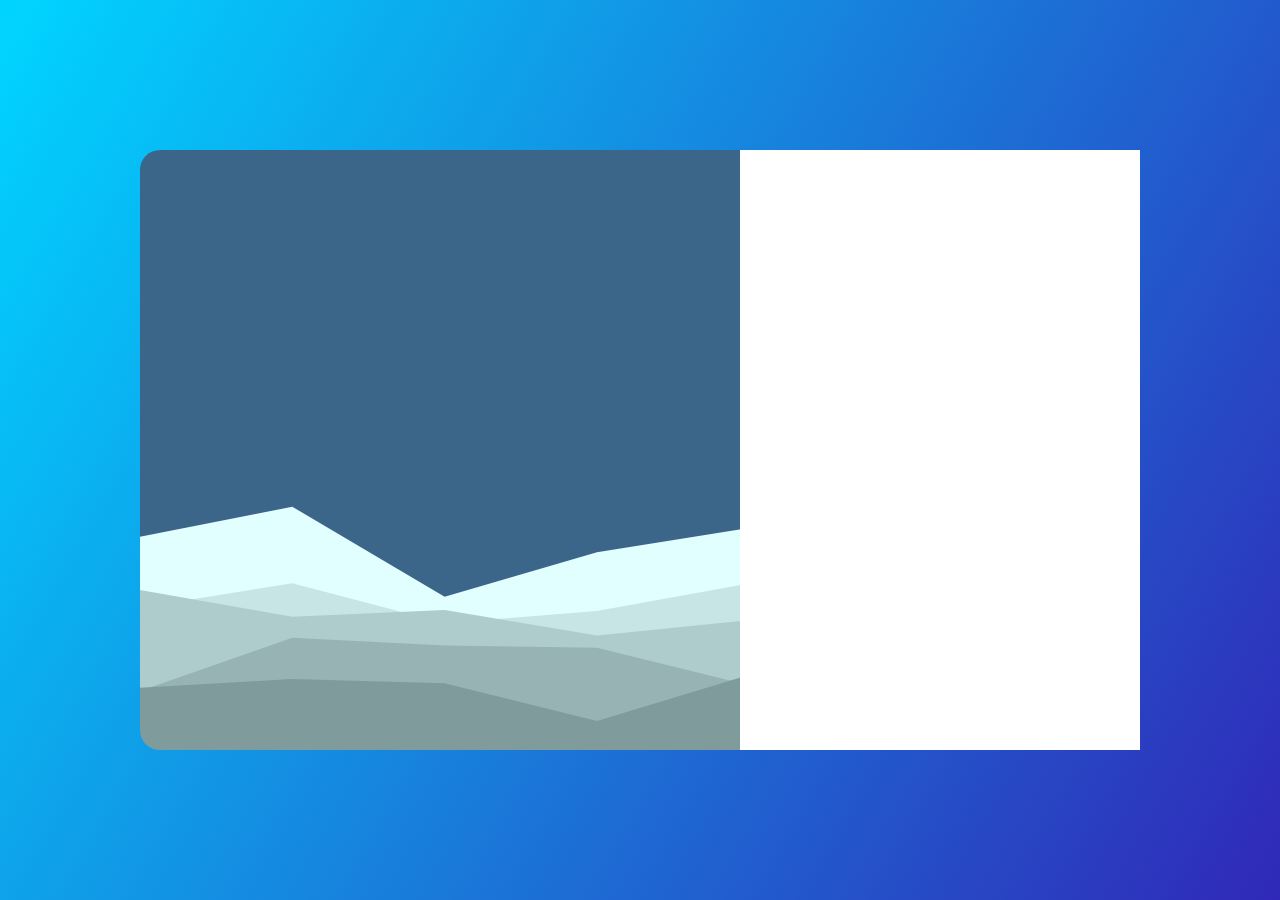
==== index.html @ 055d4bfb "Changing the name" ====
<!DOCTYPE html>
<html lang="en">
<head>
    <meta charset="UTF-8">
    <meta http-equiv="X-UA-Compatible" content="IE=edge">
    <meta name="viewport" content="width=device-width, initial-scale=1.0">
    <title>Tense-Fi</title>
    <link href="index.css" rel="stylesheet">
    <script defer src="index.js"></script>
</head>
<body>
    <section class="login-page">
        <div class="login-container">
            <div class="register"></div>
            <div class="center"></div>
            <div class="login"></div>
        </div>
    </section>
    
</body>
</html>
---- index.css ----
body{
    margin: 0;
}
.login-page{
    margin: 0;
    background: linear-gradient(300deg, rgba(48,40,184,1) 0%, rgba(0,213,255,1) 100%);
    display: flex;
    justify-content: center;
    align-items: center;
    width: 100vw;
    height: 100vh;
}
.login-container{
    height: 600px;
    width: 1000px;
    border-radius: 20px;
    background-image: url("assets/background.svg");
    background-size: cover;
    /* overflow-x: hidden; */
    display: flex;
}
.register{
    width: 0px;
    height: 100%;
    background: white;

}
.center{
    width: 600px;
    height: 100%;
}
.login{
    width: 400px;
    height: 100%;
    background: white;
}
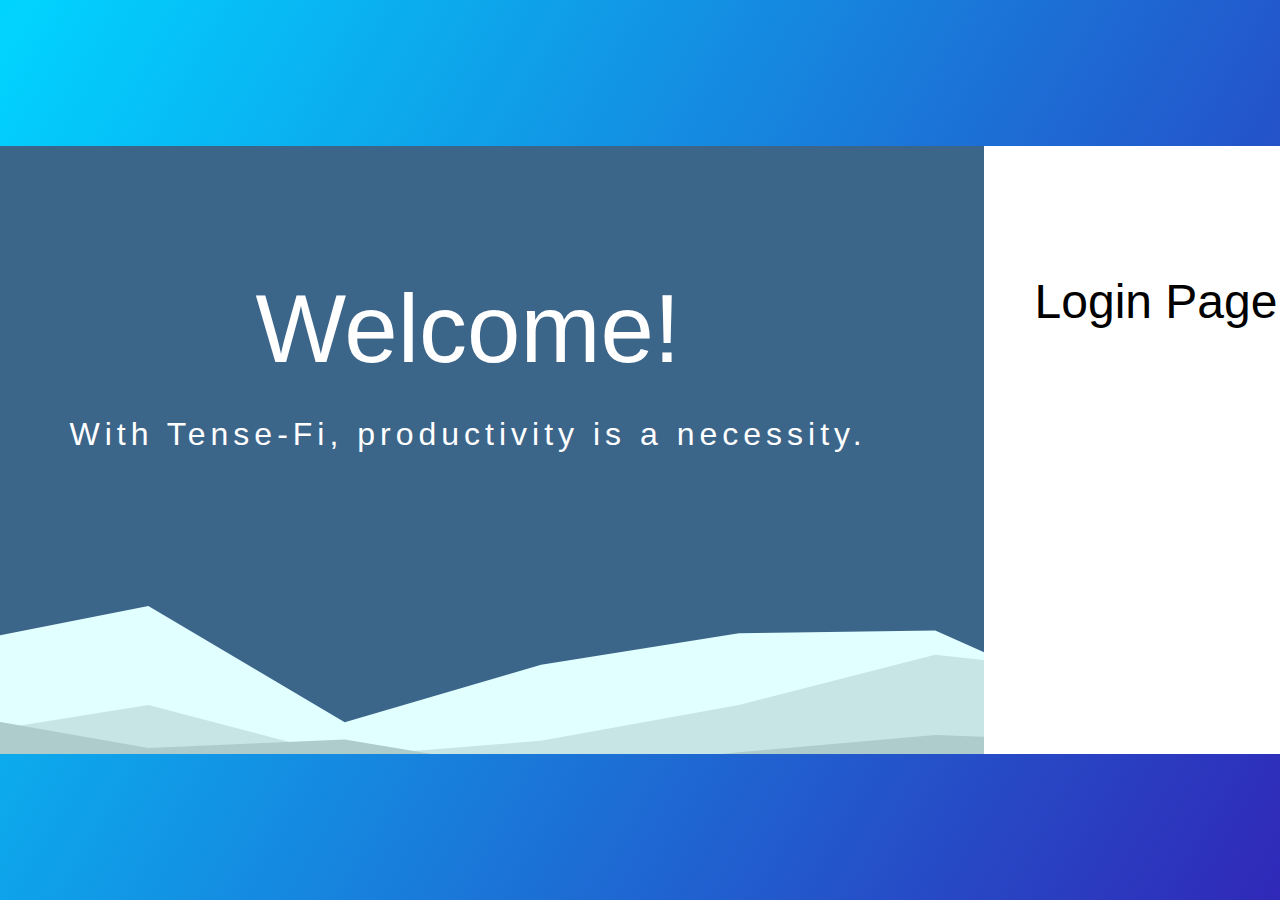
==== commit fb11c26c: "adding more text" ====
--- a/index.html
+++ b/index.html
@@ -12,8 +12,13 @@
     <section class="login-page">
         <div class="login-container">
             <div class="register"></div>
-            <div class="center"></div>
-            <div class="login"></div>
+            <div class="center">
+                <p class="p1">Welcome!</p>
+                <p class="p2">With Tense-Fi, productivity is a necessity.</p>
+            </div>
+            <div class="login">
+                <p>Login Page</p>
+            </div>
         </div>
     </section>
     
--- a/index.css
+++ b/index.css
@@ -1,5 +1,8 @@
+@import url('https://fonts.cdnfonts.com/css/futura-pt');
+
 body{
     margin: 0;
+    font-family: 'Futura PT', sans-serif;
 }
 .login-page{
     margin: 0;
@@ -11,8 +14,8 @@
     height: 100vh;
 }
 .login-container{
-    height: 600px;
-    width: 1000px;
+    height: 38rem;
+    width: 86rem;
     border-radius: 20px;
     background-image: url("assets/background.svg");
     background-size: cover;
@@ -26,11 +29,41 @@
 
 }
 .center{
-    width: 600px;
+    width: 75rem;
     height: 100%;
 }
 .login{
-    width: 400px;
+    width: 25rem;
     height: 100%;
+    border-top-right-radius: 20px;
+    border-bottom-right-radius: 20px;
     background: white;
+                                                
+}
+
+.login > p {
+    padding-top: 8rem;
+    margin: auto;
+    text-align: center;
+    font-weight: 500;
+    font-size: 3rem;
+}
+
+.center .p1 {
+    font-weight: 100;
+    font-size: 6rem;
+    color: white;
+    margin: auto;
+    text-align: center;
+    padding-top: 8rem;
+}
+
+.center .p2 {
+    font-weight: 100;
+    font-size: 2rem;
+    color: white;
+    margin: auto;
+    text-align: center;
+    padding-top: 2rem;
+    letter-spacing: 5px;
 }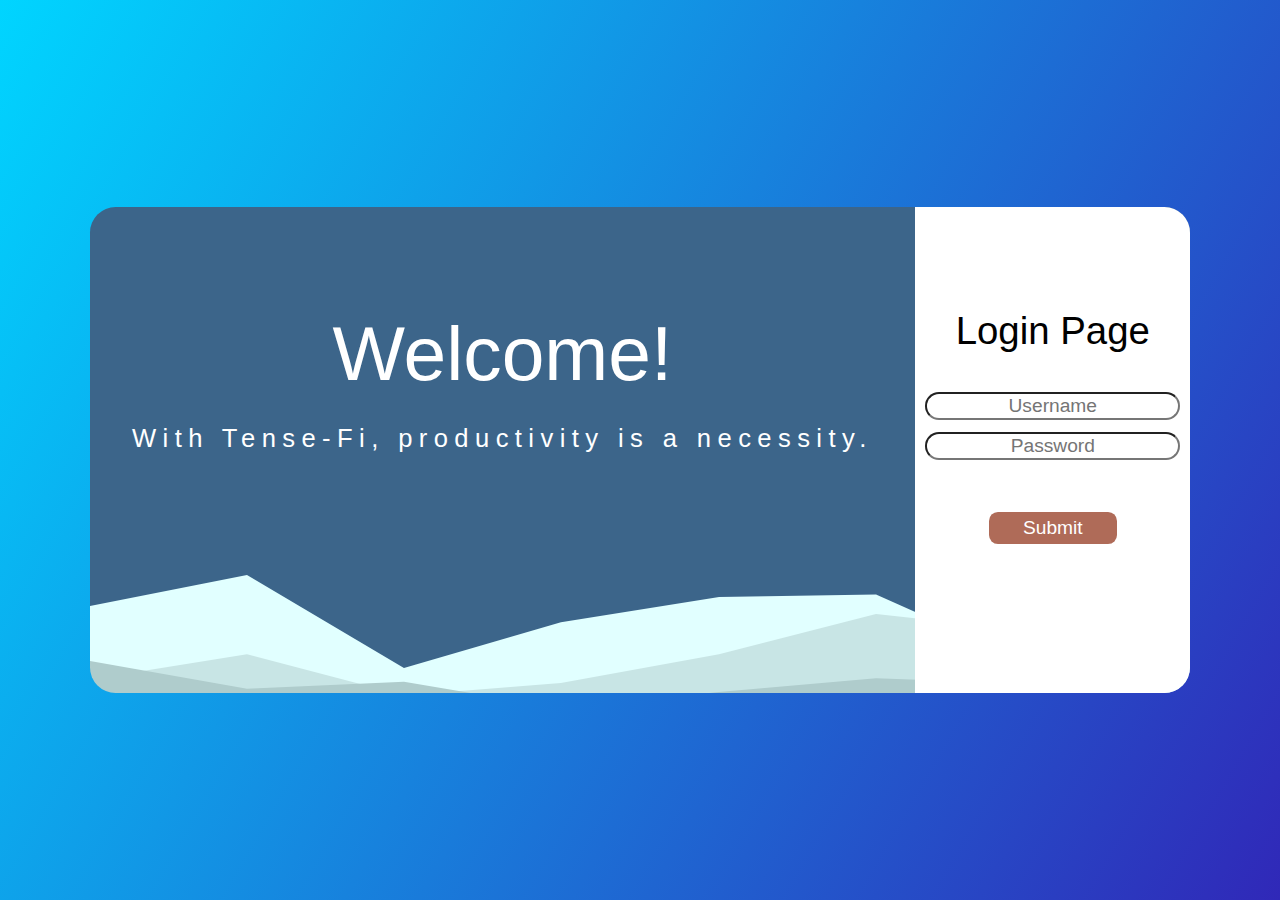
==== commit 1a392b00: "changing things" ====
--- a/index.html
+++ b/index.html
@@ -18,6 +18,11 @@
             </div>
             <div class="login">
                 <p>Login Page</p>
+                <form action="login.php">
+                    <input class="uname" type="text" name="username" placeholder="Username" required>
+                    <input class="pass" type="password" name="password" placeholder="Password" required>
+                    <input class="submitButton" type="button" value="Submit">            
+                </form>
             </div>
         </div>
     </section>
--- a/index.css
+++ b/index.css
@@ -14,9 +14,9 @@
     height: 100vh;
 }
 .login-container{
-    height: 38rem;
-    width: 86rem;
-    border-radius: 20px;
+    height: 38vw;
+    width: 86vw;
+    border-radius: 2vw;
     background-image: url("assets/background.svg");
     background-size: cover;
     /* overflow-x: hidden; */
@@ -29,41 +29,81 @@
 
 }
 .center{
-    width: 75rem;
+    width: 75vw;
     height: 100%;
 }
 .login{
-    width: 25rem;
+    width: 25vw;
     height: 100%;
-    border-top-right-radius: 20px;
-    border-bottom-right-radius: 20px;
+    border-top-right-radius: 2vw;
+    border-bottom-right-radius: 2vw;
     background: white;
                                                 
 }
 
 .login > p {
-    padding-top: 8rem;
+    padding-top: 8vw;
     margin: auto;
     text-align: center;
     font-weight: 500;
-    font-size: 3rem;
+    font-size: 3vw;
 }
 
 .center .p1 {
     font-weight: 100;
-    font-size: 6rem;
+    font-size: 6vw;
     color: white;
     margin: auto;
     text-align: center;
-    padding-top: 8rem;
+    padding-top: 8vw;
 }
 
 .center .p2 {
     font-weight: 100;
-    font-size: 2rem;
+    font-size: 2vw;
     color: white;
     margin: auto;
     text-align: center;
-    padding-top: 2rem;
-    letter-spacing: 5px;
+    padding-top: 2vw;
+    letter-spacing: 0.5vw;
+}
+
+.login > form .uname {
+    border-radius: 2vw;
+    margin-top: 3vw;
+    margin-inline: auto;
+    display: flex;
+    text-align: center;
+    font-family: 'Futura PT', sans-serif;
+    font-size: 1.5vw;
+}
+
+.login > form .pass {
+    border-radius: 2vw;
+    margin-top: 1vw;
+    margin-inline: auto;
+    display: flex;
+    text-align: center;
+    font-family: 'Futura PT', sans-serif;
+    font-size: 1.5vw;
+}
+
+.login > form .submitButton {
+    font-family: 'Futura PT', sans-serif;
+    border-radius: 0.7vw;
+    margin-top: 4vw;
+    height: 2.5vw;
+    margin-inline: auto;
+    text-align: center;
+    display: block;
+    border: none;
+    width: 10vw;
+    font-size: 1.5vw;
+    background-color: #AF6B58;
+    color: white;
+}
+
+.login > form .submitButton:hover {
+    color: black;
+    background-color: whitesmoke;
 }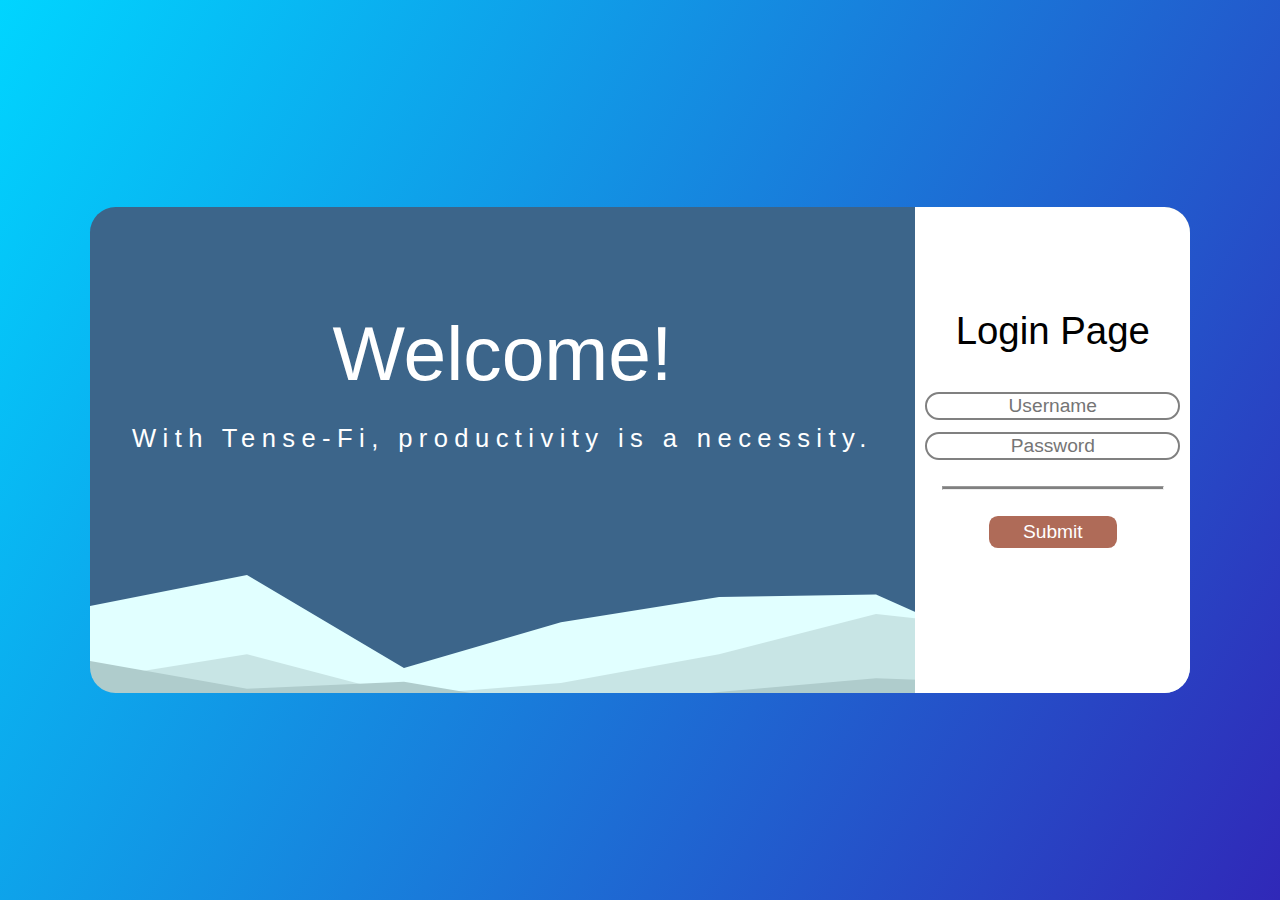
==== commit 13b46c31: "adding things" ====
--- a/index.html
+++ b/index.html
@@ -21,6 +21,7 @@
                 <form action="login.php">
                     <input class="uname" type="text" name="username" placeholder="Username" required>
                     <input class="pass" type="password" name="password" placeholder="Password" required>
+                    <hr class="divider">
                     <input class="submitButton" type="button" value="Submit">            
                 </form>
             </div>
--- a/index.css
+++ b/index.css
@@ -37,8 +37,7 @@
     height: 100%;
     border-top-right-radius: 2vw;
     border-bottom-right-radius: 2vw;
-    background: white;
-                                                
+    background: white;                                   
 }
 
 .login > p {
@@ -76,6 +75,7 @@
     text-align: center;
     font-family: 'Futura PT', sans-serif;
     font-size: 1.5vw;
+    border: 2.5px solid grey;
 }
 
 .login > form .pass {
@@ -86,12 +86,13 @@
     text-align: center;
     font-family: 'Futura PT', sans-serif;
     font-size: 1.5vw;
+    border: 2.5px solid grey;
 }
 
 .login > form .submitButton {
     font-family: 'Futura PT', sans-serif;
     border-radius: 0.7vw;
-    margin-top: 4vw;
+    margin-top: 2vw;
     height: 2.5vw;
     margin-inline: auto;
     text-align: center;
@@ -106,4 +107,20 @@
 .login > form .submitButton:hover {
     color: black;
     background-color: whitesmoke;
-}+}
+
+.login > form .divider {
+    margin-inline: auto;
+    margin-top: 2vw;
+    width: 80%;
+    height: 2px;
+    background-color: grey;
+}
+/* 
+.login > form .divider > div {
+    margin-inline: auto;
+    margin-top: 2vw;
+    width: 80%;
+    height: 2px;
+    background-color: grey;
+} */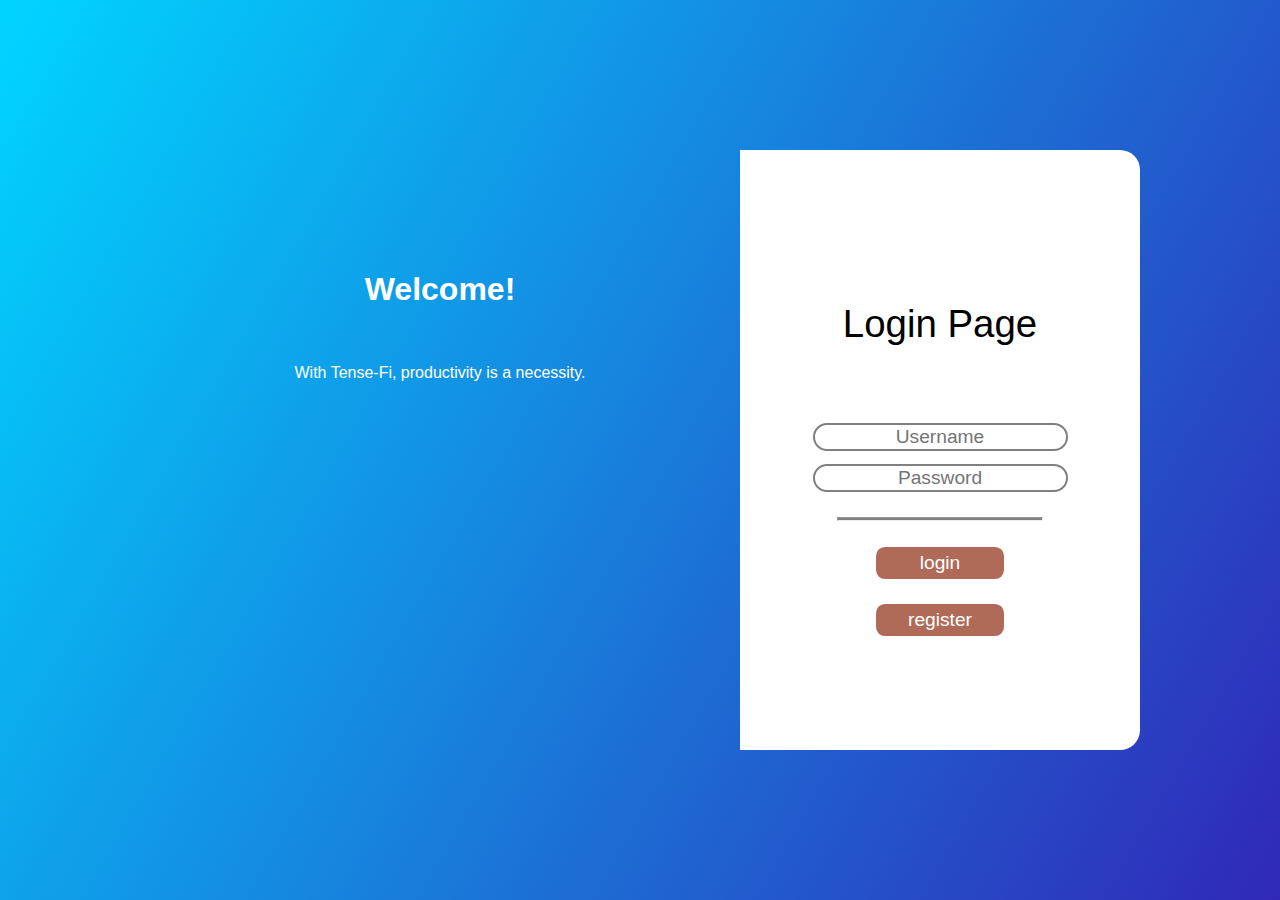
==== commit 862f3163: "slide" ====
--- a/index.html
+++ b/index.html
@@ -4,26 +4,37 @@
     <meta charset="UTF-8">
     <meta http-equiv="X-UA-Compatible" content="IE=edge">
     <meta name="viewport" content="width=device-width, initial-scale=1.0">
-    <title>Tense-Fi</title>
+    <title>tense-fi</title>
     <link href="index.css" rel="stylesheet">
     <script defer src="index.js"></script>
 </head>
 <body>
     <section class="login-page">
         <div class="login-container">
-            <div class="register"></div>
-            <div class="center">
-                <p class="p1">Welcome!</p>
-                <p class="p2">With Tense-Fi, productivity is a necessity.</p>
+            <div class="sub-page" id="register">
+                <p class="sub-header">Register Page</p>
+                <form action="register.php">
+                    <input class="uname" type="text" name="username" placeholder="Username" required>
+                    <input class="pass" type="password" name="password" placeholder="Password" required>
+                    <hr class="divider">
+                    <input class="submitButton" type="button" value="register" >         
+                </form>
+                <input class="submitButton" type="button" value="login" onclick="slide()">        
             </div>
-            <div class="login">
-                <p>Login Page</p>
+            <div class="sub-page" id="center">
+                <h1>Welcome!</h1>
+                <br>
+                <p>With Tense-Fi, productivity is a necessity.</p>
+            </div>
+            <div class="sub-page" id="login">
+                <p class="sub-header">Login Page</p>
                 <form action="login.php">
                     <input class="uname" type="text" name="username" placeholder="Username" required>
                     <input class="pass" type="password" name="password" placeholder="Password" required>
                     <hr class="divider">
-                    <input class="submitButton" type="button" value="Submit">            
+                    <input class="submitButton" type="button" value="login" >
                 </form>
+                <input class="submitButton" type="button" value="register" onclick="slide()">            
             </div>
         </div>
     </section>
--- a/index.css
+++ b/index.css
@@ -1,5 +1,3 @@
-@import url('https://fonts.cdnfonts.com/css/futura-pt');
-
 body{
     margin: 0;
     font-family: 'Futura PT', sans-serif;
@@ -14,60 +12,62 @@
     height: 100vh;
 }
 .login-container{
-    height: 38vw;
-    width: 86vw;
-    border-radius: 2vw;
-    background-image: url("assets/background.svg");
+    height: 600px;
+    max-width: 1000px; 
+    border-radius: 20px;
+    background-image: url("asset/background.svg");
     background-size: cover;
-    /* overflow-x: hidden; */
     display: flex;
+    flex-shrink: 0;
+    flex-grow: 1;
+    overflow: hidden;
+    position: relative;
 }
-.register{
-    width: 0px;
+#register{
+    width: 40%;
     height: 100%;
-    background: white;
-
+    background: rgb(255, 255, 255);
+    position: absolute;
+    transform: translateX(-100%);
+    transition: ease-out 1s;
+    display: flex;
+    flex-direction: column;
+    justify-content: center;
+    align-items: center;
 }
-.center{
-    width: 75vw;
+#center{
+    width: 60%;
     height: 100%;
+    /* background-color: rgba(137, 43, 226, 0.238); */
+    transform: translateX(0%);
+    transition: ease-out 1s;
+    /* display: flex;
+    flex-direction: column;
+    justify-content: center; */
+    padding-top: 100px;
+    text-align: center;
+    color: white;
 }
-.login{
-    width: 25vw;
+#login{
+    width: 40%;
     height: 100%;
-    border-top-right-radius: 2vw;
-    border-bottom-right-radius: 2vw;
-    background: white;                                   
+    background: rgb(255, 255, 255);
+    transform: translateX(0%);
+    transition: ease-out 1s;
+    display: flex;
+    flex-direction: column;
+    justify-content: center;
+    align-items: center;
 }
 
-.login > p {
-    padding-top: 8vw;
-    margin: auto;
-    text-align: center;
+
+
+.sub-header {
     font-weight: 500;
     font-size: 3vw;
 }
 
-.center .p1 {
-    font-weight: 100;
-    font-size: 6vw;
-    color: white;
-    margin: auto;
-    text-align: center;
-    padding-top: 8vw;
-}
-
-.center .p2 {
-    font-weight: 100;
-    font-size: 2vw;
-    color: white;
-    margin: auto;
-    text-align: center;
-    padding-top: 2vw;
-    letter-spacing: 0.5vw;
-}
-
-.login > form .uname {
+.uname {
     border-radius: 2vw;
     margin-top: 3vw;
     margin-inline: auto;
@@ -78,7 +78,7 @@
     border: 2.5px solid grey;
 }
 
-.login > form .pass {
+.pass {
     border-radius: 2vw;
     margin-top: 1vw;
     margin-inline: auto;
@@ -89,7 +89,8 @@
     border: 2.5px solid grey;
 }
 
-.login > form .submitButton {
+
+.submitButton {
     font-family: 'Futura PT', sans-serif;
     border-radius: 0.7vw;
     margin-top: 2vw;
@@ -104,23 +105,17 @@
     color: white;
 }
 
-.login > form .submitButton:hover {
+
+
+.submitButton:hover {
     color: black;
     background-color: whitesmoke;
 }
 
-.login > form .divider {
+.divider {
     margin-inline: auto;
     margin-top: 2vw;
     width: 80%;
     height: 2px;
     background-color: grey;
-}
-/* 
-.login > form .divider > div {
-    margin-inline: auto;
-    margin-top: 2vw;
-    width: 80%;
-    height: 2px;
-    background-color: grey;
-} */+}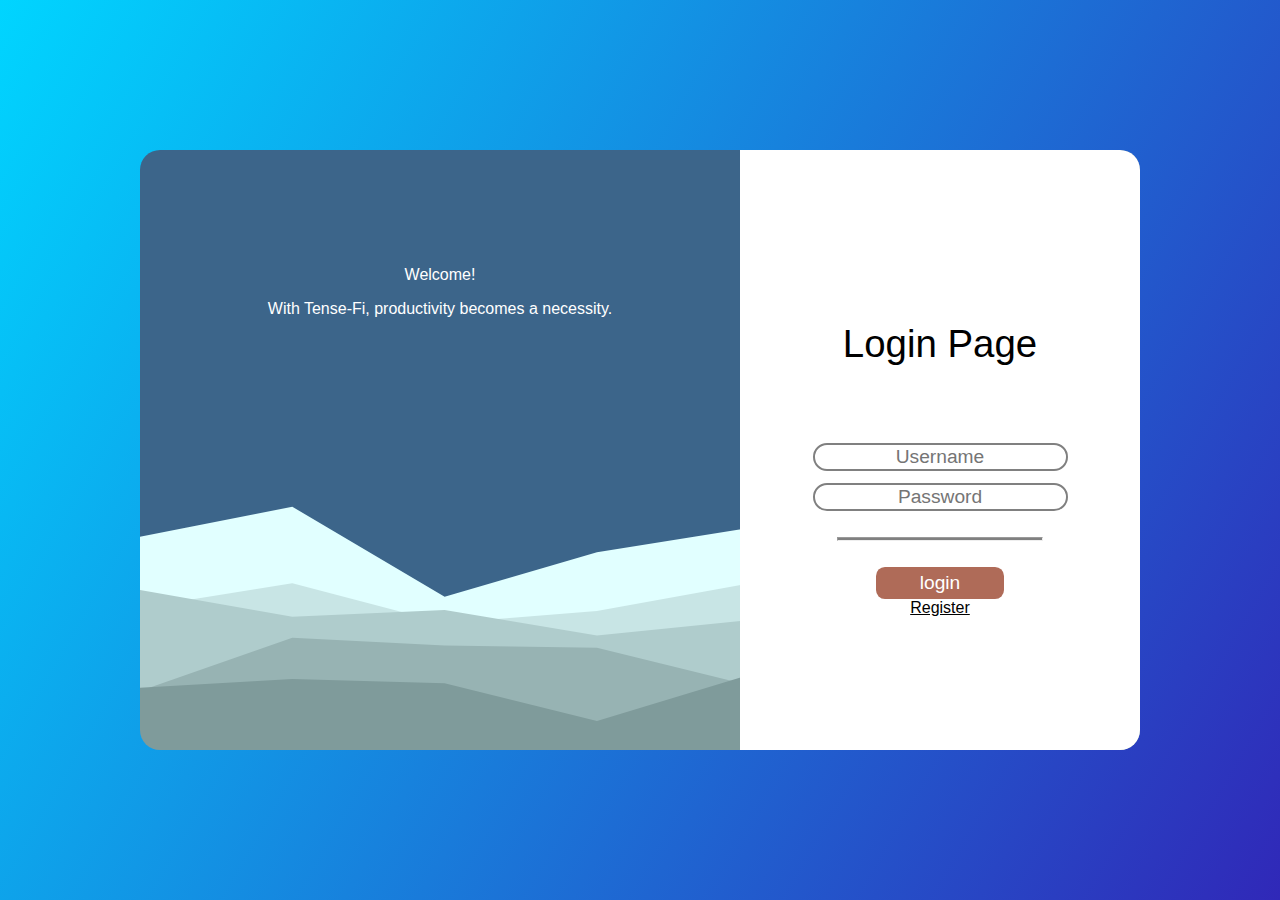
==== commit 1d920c56: "minor changes" ====
--- a/index.html
+++ b/index.html
@@ -4,7 +4,7 @@
     <meta charset="UTF-8">
     <meta http-equiv="X-UA-Compatible" content="IE=edge">
     <meta name="viewport" content="width=device-width, initial-scale=1.0">
-    <title>tense-fi</title>
+    <title>Tense-Fi</title>
     <link href="index.css" rel="stylesheet">
     <script defer src="index.js"></script>
 </head>
@@ -19,12 +19,11 @@
                     <hr class="divider">
                     <input class="submitButton" type="button" value="register" >         
                 </form>
-                <input class="submitButton" type="button" value="login" onclick="slide()">        
+                <a onclick="slide()" id="changingButton"><u>Login</u></a>        
             </div>
             <div class="sub-page" id="center">
-                <h1>Welcome!</h1>
-                <br>
-                <p>With Tense-Fi, productivity is a necessity.</p>
+                <p id="greetings">Welcome!</p>
+                <p id="quote">With Tense-Fi, productivity becomes a necessity.</p>
             </div>
             <div class="sub-page" id="login">
                 <p class="sub-header">Login Page</p>
@@ -34,7 +33,7 @@
                     <hr class="divider">
                     <input class="submitButton" type="button" value="login" >
                 </form>
-                <input class="submitButton" type="button" value="register" onclick="slide()">            
+                <a onclick="slide()" id="changingButton"><u>Register</u></a>
             </div>
         </div>
     </section>
--- a/index.css
+++ b/index.css
@@ -15,7 +15,7 @@
     height: 600px;
     max-width: 1000px; 
     border-radius: 20px;
-    background-image: url("asset/background.svg");
+    background-image: url("assets/background.svg");
     background-size: cover;
     display: flex;
     flex-shrink: 0;
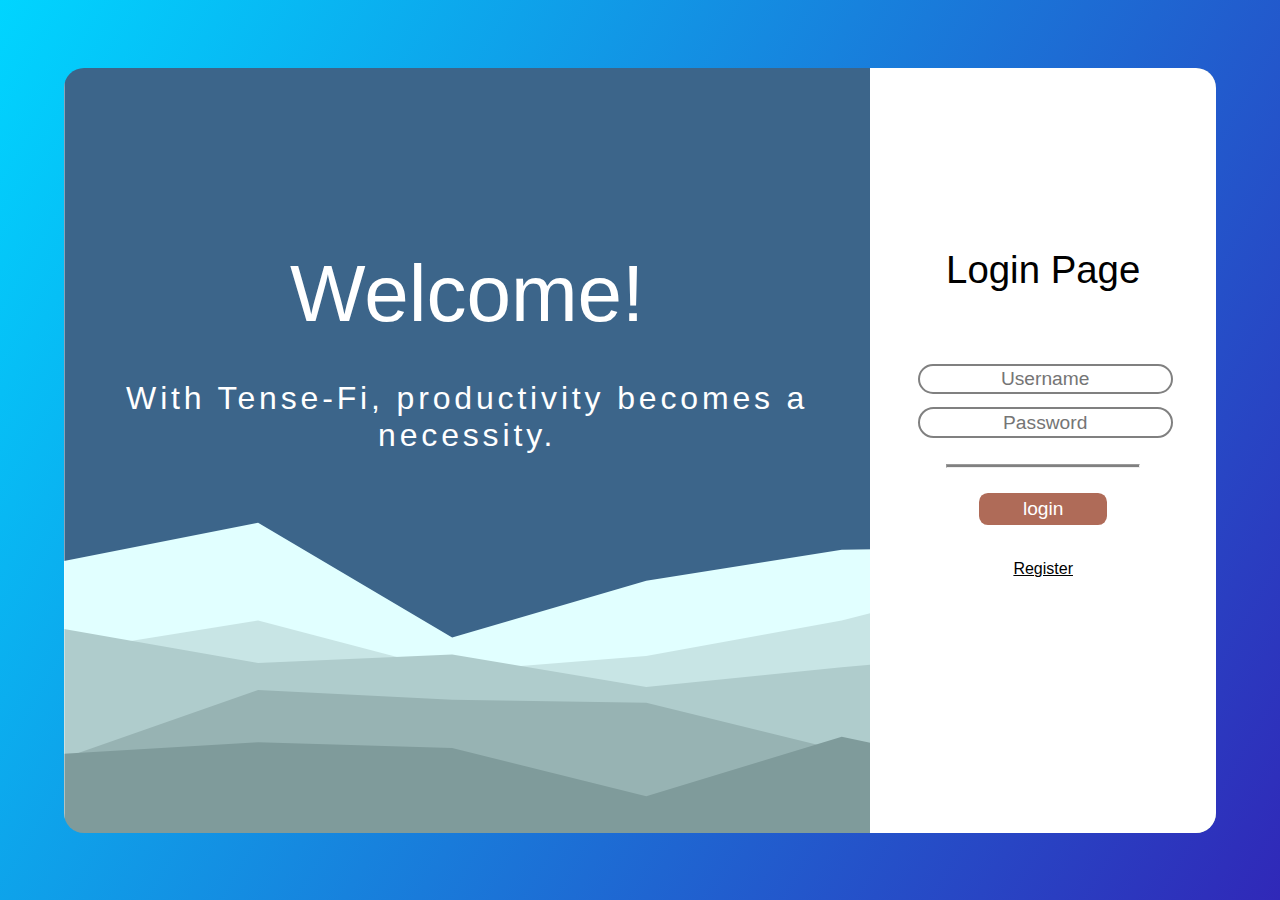
==== commit 8c0b8845: "yes" ====
--- a/index.html
+++ b/index.html
@@ -37,6 +37,5 @@
             </div>
         </div>
     </section>
-    
 </body>
 </html>--- a/index.css
+++ b/index.css
@@ -1,5 +1,11 @@
+@import url('https://fonts.cdnfonts.com/css/futura-pt');
+
+*{
+    margin: 0;
+    padding: 0;
+}
+
 body{
-    margin: 0;
     font-family: 'Futura PT', sans-serif;
 }
 .login-page{
@@ -12,8 +18,8 @@
     height: 100vh;
 }
 .login-container{
-    height: 600px;
-    max-width: 1000px; 
+    height: 85vh;
+    max-width: 90vw; 
     border-radius: 20px;
     background-image: url("assets/background.svg");
     background-size: cover;
@@ -23,8 +29,38 @@
     overflow: hidden;
     position: relative;
 }
+
+#center{
+    width: 70%;
+    height: 100%;
+    /* background-color: rgba(137, 43, 226, 0.238); */
+    transform: translateX(0%);
+    transition: ease-out 1s;
+    /* display: flex;
+    flex-direction: column; */
+    justify-content: center;
+    align-items: center;
+    text-align: center;
+    color: white;
+}
+
+#greetings {
+    padding-top: 20vh;
+    font-size: 5rem;
+    font-weight: 100;
+}
+
+#quote {
+    /* padding-top: 5vh; */
+    font-size: 2rem;
+    font-weight: 100;
+    letter-spacing: 0.3vw;
+    /* max-width: 90%; */
+    padding: 5%;
+}
+
 #register{
-    width: 40%;
+    width: 30%;
     height: 100%;
     background: rgb(255, 255, 255);
     position: absolute;
@@ -32,44 +68,35 @@
     transition: ease-out 1s;
     display: flex;
     flex-direction: column;
-    justify-content: center;
+    /* justify-content: center; */
+    padding-top:20vh;
     align-items: center;
 }
-#center{
-    width: 60%;
-    height: 100%;
-    /* background-color: rgba(137, 43, 226, 0.238); */
-    transform: translateX(0%);
-    transition: ease-out 1s;
-    /* display: flex;
-    flex-direction: column;
-    justify-content: center; */
-    padding-top: 100px;
-    text-align: center;
-    color: white;
-}
+
 #login{
-    width: 40%;
+    width: 30%;
     height: 100%;
     background: rgb(255, 255, 255);
     transform: translateX(0%);
     transition: ease-out 1s;
     display: flex;
     flex-direction: column;
-    justify-content: center;
+    /* justify-content: center; */
+    padding-top:20vh;
     align-items: center;
 }
-
-
 
 .sub-header {
     font-weight: 500;
     font-size: 3vw;
+    padding-bottom: 5vh;
 }
 
 .uname {
-    border-radius: 2vw;
-    margin-top: 3vw;
+    height: 15%;
+    width: 100%;
+    border-radius: 20px;
+    margin-top: 3vh;
     margin-inline: auto;
     display: flex;
     text-align: center;
@@ -79,7 +106,9 @@
 }
 
 .pass {
-    border-radius: 2vw;
+    height: 15%;
+    width: 100%;
+    border-radius: 20px;
     margin-top: 1vw;
     margin-inline: auto;
     display: flex;
@@ -103,9 +132,8 @@
     font-size: 1.5vw;
     background-color: #AF6B58;
     color: white;
+    cursor: pointer;
 }
-
-
 
 .submitButton:hover {
     color: black;
@@ -115,7 +143,43 @@
 .divider {
     margin-inline: auto;
     margin-top: 2vw;
-    width: 80%;
+    width: 15vw;
     height: 2px;
     background-color: grey;
-}+}
+
+#changingButton {
+    transform: translateY(5vh);
+    cursor: pointer;
+}
+
+@media screen and (min-width: 1200px){
+    html{
+        font-size: 16px;
+    }
+  }
+@media screen and (min-width: 1000px) and (max-width: 1200px) {
+    html{
+        font-size: 14px;
+    }
+  }
+@media screen and (min-width: 800px) and (max-width: 1000px) {
+    html{
+        font-size: 12px;
+    }
+  }
+@media screen and (min-width: 600px) and (max-width: 800px) {
+    html{
+        font-size: 10px;
+    }
+  }
+@media screen and (min-width: 400px) and (max-width: 600px) {
+    html{
+        font-size: 8px;
+    }
+  }
+@media screen and (max-width: 400px) {
+    html{
+        font-size: 6px;
+    }
+  }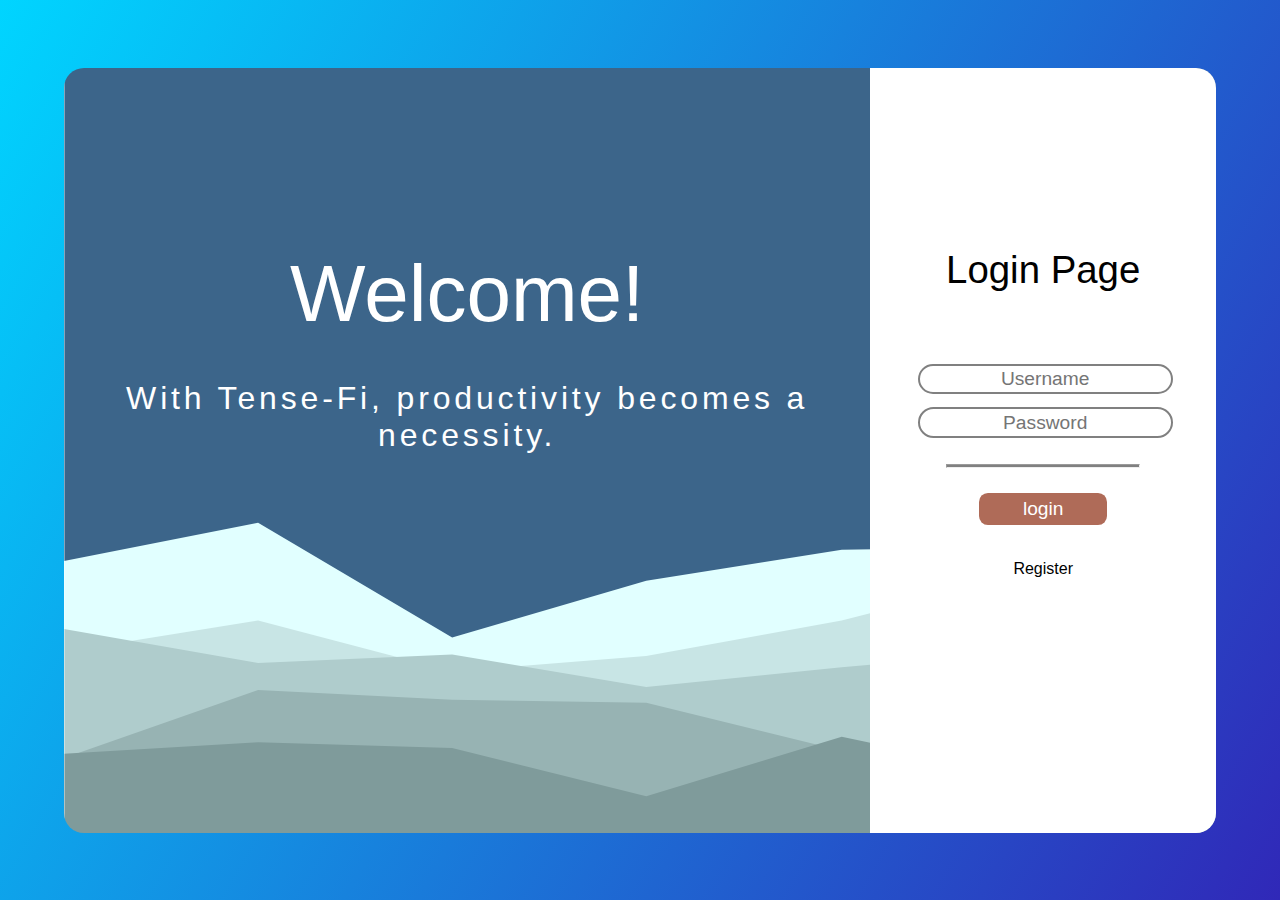
==== commit 662f37c1: "adding underscore css" ====
--- a/index.html
+++ b/index.html
@@ -19,7 +19,7 @@
                     <hr class="divider">
                     <input class="submitButton" type="button" value="register" >         
                 </form>
-                <a onclick="slide()" id="changingButton"><u>Login</u></a>        
+                <a onclick="slide()" id="changingButton">Login</a>        
             </div>
             <div class="sub-page" id="center">
                 <p id="greetings">Welcome!</p>
@@ -31,9 +31,9 @@
                     <input class="uname" type="text" name="username" placeholder="Username" required>
                     <input class="pass" type="password" name="password" placeholder="Password" required>
                     <hr class="divider">
-                    <input class="submitButton" type="button" value="login" >
+                    <input class="submitButton" type="submit" value="login" >
                 </form>
-                <a onclick="slide()" id="changingButton"><u>Register</u></a>
+                <a onclick="slide()" id="changingButton">Register</a>
             </div>
         </div>
     </section>
--- a/index.css
+++ b/index.css
@@ -151,6 +151,15 @@
 #changingButton {
     transform: translateY(5vh);
     cursor: pointer;
+    background-image: linear-gradient(90deg, rgba(48,40,184,1), rgba(0,213,255,1));
+    background-size: 0% 2px;
+    background-repeat: no-repeat;
+    background-position: bottom;
+    transition: background-size .3s;
+}
+
+#changingButton:hover {
+    background-size: 100% 2px;
 }
 
 @media screen and (min-width: 1200px){
